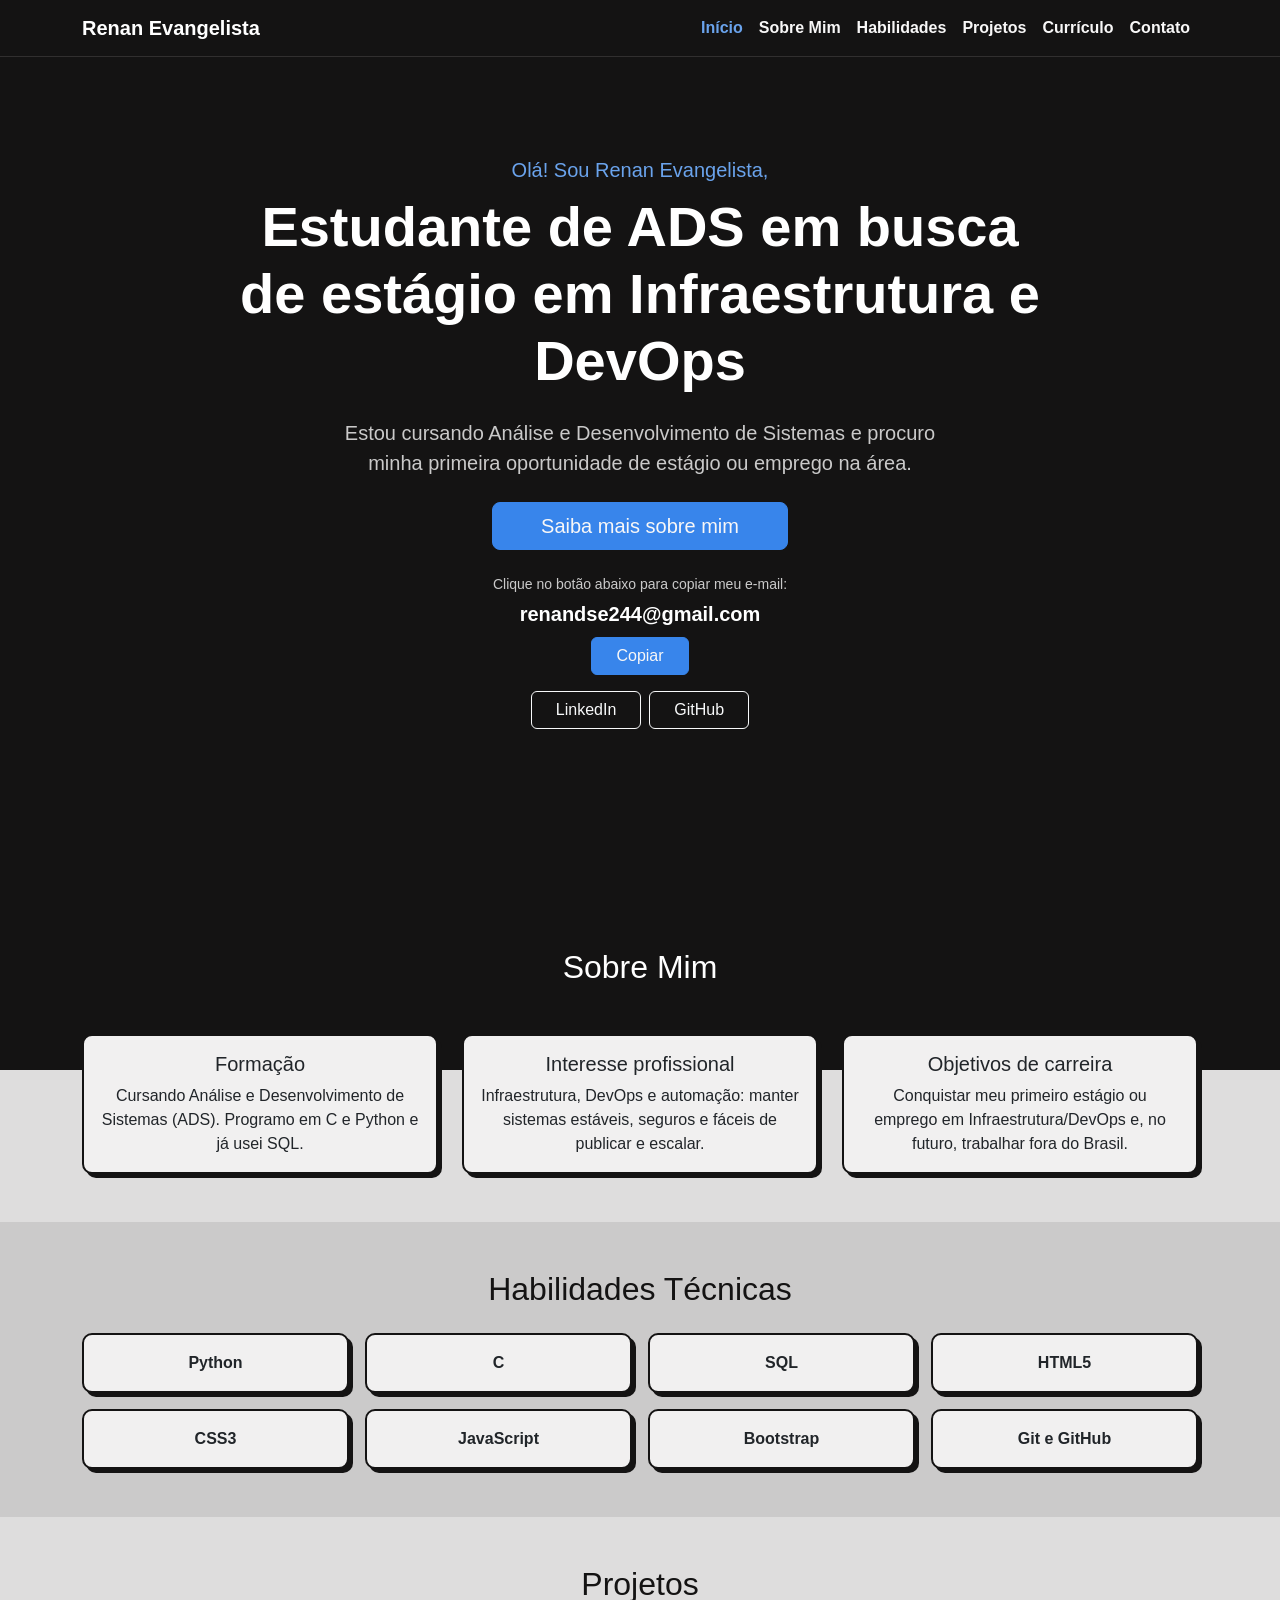
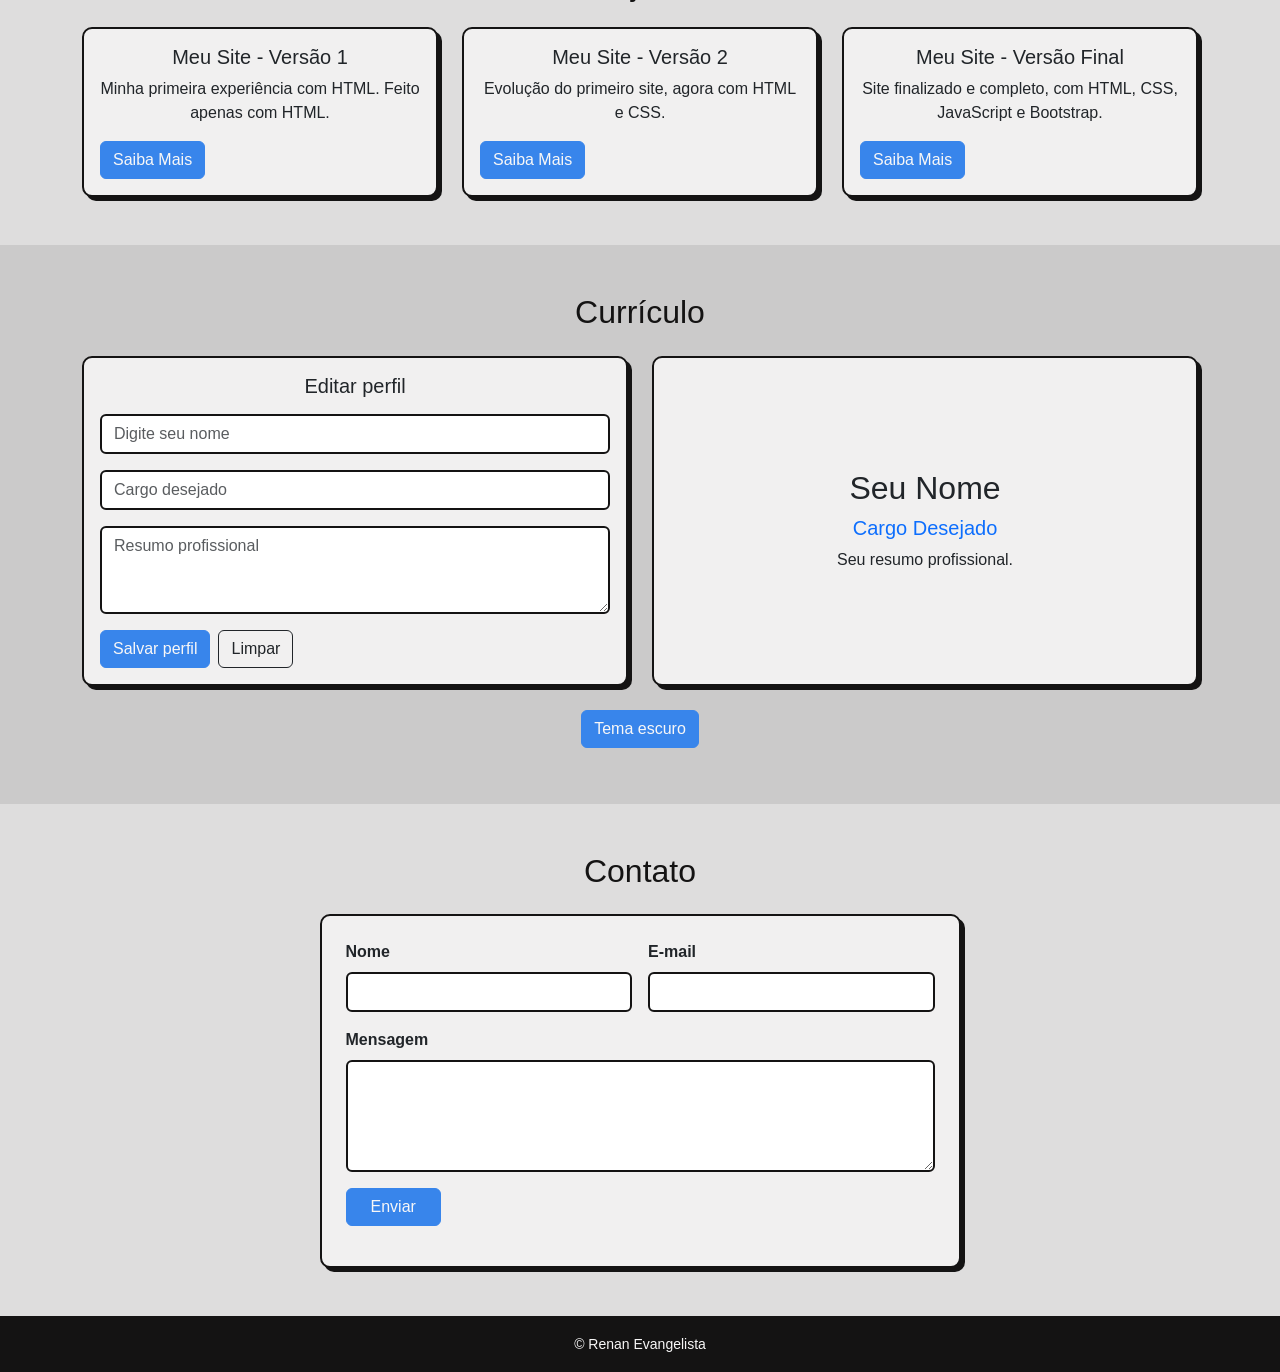
==== index.html @ eb9f4925 "trabalho concluido" ====
<!DOCTYPE html>
<html lang="pt-BR">
<head>
  <meta charset="UTF-8">
  <meta name="viewport" content="width=device-width, initial-scale=1">
  <meta name="description" content="Portfólio de Renan Evangelista, estudante de ADS em busca de estágio em Infraestrutura e DevOps.">
  <title>Renan Evangelista | Infraestrutura e DevOps</title>
  <link href="https://cdn.jsdelivr.net/npm/bootstrap@5.3.8/dist/css/bootstrap.min.css" rel="stylesheet">
  <link rel="stylesheet" href="style.css">
</head>
<body data-bs-spy="scroll" data-bs-target="#navbar-principal" data-bs-root-margin="0px 0px -50%" tabindex="0">

  <nav id="navbar-principal" class="navbar navbar-expand-lg navbar-dark fixed-top">
    <div class="container">
      <a class="navbar-brand fw-bold" href="#inicio">Renan Evangelista</a>
      <button class="navbar-toggler" type="button" data-bs-toggle="collapse" data-bs-target="#menu"
              aria-controls="menu" aria-expanded="false" aria-label="Abrir menu">
        <span class="navbar-toggler-icon"></span>
      </button>
      <div class="collapse navbar-collapse" id="menu">
        <ul class="navbar-nav ms-auto">
          <li class="nav-item"><a class="nav-link" href="#inicio">Início</a></li>
          <li class="nav-item"><a class="nav-link" href="#sobre">Sobre Mim</a></li>
          <li class="nav-item"><a class="nav-link" href="#habilidades">Habilidades</a></li>
          <li class="nav-item"><a class="nav-link" href="#projetos">Projetos</a></li>
          <li class="nav-item"><a class="nav-link" href="#curriculo">Currículo</a></li>
          <li class="nav-item"><a class="nav-link" href="#contato">Contato</a></li>
        </ul>
      </div>
    </div>
  </nav>

  <header id="inicio" class="hero min-vh-100 d-flex align-items-center text-center text-white">
    <div class="container pt-5">
      <div class="row justify-content-center">
        <div class="col-12 col-lg-9">
          <p class="fs-5 mb-2 text-primary-emphasis-custom">Olá! Sou Renan Evangelista,</p>
          <h1 class="display-4 fw-bold">Estudante de ADS em busca de estágio em Infraestrutura e DevOps</h1>
          <p class="lead my-4 mx-auto hero-texto">
            Estou cursando Análise e Desenvolvimento de Sistemas e procuro minha primeira
            oportunidade de estágio ou emprego na área.
          </p>

          <a href="#sobre" class="btn btn-primary btn-lg px-5">Saiba mais sobre mim</a>

          <div class="mt-4">
            <p class="small mb-1 hero-texto mx-auto">Clique no botão abaixo para copiar meu e-mail:</p>
            <p id="email-texto" class="fw-bold fs-5 mb-2 sem-selecao">renandse244@gmail.com</p>
            <button type="button" id="copiar-email" class="btn btn-primary px-4">Copiar</button>
          </div>

          <div class="d-flex justify-content-center gap-2 mt-3">
            <a href="https://www.linkedin.com/in/renan-evangelista-289ba5418/" target="_blank" rel="noopener" class="btn btn-outline-light px-4">LinkedIn</a>
            <a href="https://github.com/rnn244" target="_blank" rel="noopener" class="btn btn-outline-light px-4">GitHub</a>
          </div>
        </div>
      </div>
    </div>
  </header>

  <section id="sobre" class="py-5">
    <div class="container">
      <h2 class="mb-5 text-white">Sobre Mim</h2>
      <div class="row g-4">
        <div class="col-12 col-md-4">
          <div class="card h-100">
            <div class="card-body">
              <h3 class="h5 card-title">Formação</h3>
              <p class="card-text">Cursando Análise e Desenvolvimento de Sistemas (ADS). Programo em C e Python e já usei SQL.</p>
            </div>
          </div>
        </div>
        <div class="col-12 col-md-4">
          <div class="card h-100">
            <div class="card-body">
              <h3 class="h5 card-title">Interesse profissional</h3>
              <p class="card-text">Infraestrutura, DevOps e automação: manter sistemas estáveis, seguros e fáceis de publicar e escalar.</p>
            </div>
          </div>
        </div>
        <div class="col-12 col-md-4">
          <div class="card h-100">
            <div class="card-body">
              <h3 class="h5 card-title">Objetivos de carreira</h3>
              <p class="card-text">Conquistar meu primeiro estágio ou emprego em Infraestrutura/DevOps e, no futuro, trabalhar fora do Brasil.</p>
            </div>
          </div>
        </div>
      </div>
    </div>
  </section>

  <section id="habilidades" class="py-5 section-alt">
    <div class="container">
      <h2 class="mb-4">Habilidades Técnicas</h2>
      <div class="row row-cols-2 row-cols-md-4 g-3">
        <div class="col"><div class="card skill h-100"><div class="card-body">Python</div></div></div>
        <div class="col"><div class="card skill h-100"><div class="card-body">C</div></div></div>
        <div class="col"><div class="card skill h-100"><div class="card-body">SQL</div></div></div>
        <div class="col"><div class="card skill h-100"><div class="card-body">HTML5</div></div></div>
        <div class="col"><div class="card skill h-100"><div class="card-body">CSS3</div></div></div>
        <div class="col"><div class="card skill h-100"><div class="card-body">JavaScript</div></div></div>
        <div class="col"><div class="card skill h-100"><div class="card-body">Bootstrap</div></div></div>
        <div class="col"><div class="card skill h-100"><div class="card-body">Git e GitHub</div></div></div>
      </div>
    </div>
  </section>

  <section id="projetos" class="py-5">
    <div class="container">
      <h2 class="mb-4">Projetos</h2>
      <div class="row row-cols-1 row-cols-md-2 row-cols-lg-3 g-4">
        <div class="col">
          <div class="card h-100">
            <div class="card-body d-flex flex-column">
              <h3 class="h5 card-title">Meu Site - Versão 1</h3>
              <p class="card-text">Minha primeira experiência com HTML. Feito apenas com HTML.</p>
              <a href="versao1/index.html" class="btn btn-primary mt-auto align-self-start">Saiba Mais</a>
            </div>
          </div>
        </div>
        <div class="col">
          <div class="card h-100">
            <div class="card-body d-flex flex-column">
              <h3 class="h5 card-title">Meu Site - Versão 2</h3>
              <p class="card-text">Evolução do primeiro site, agora com HTML e CSS.</p>
              <a href="versao2/index.html" class="btn btn-primary mt-auto align-self-start">Saiba Mais</a>
            </div>
          </div>
        </div>
        <div class="col">
          <div class="card h-100">
            <div class="card-body d-flex flex-column">
              <h3 class="h5 card-title">Meu Site - Versão Final</h3>
              <p class="card-text">Site finalizado e completo, com HTML, CSS, JavaScript e Bootstrap.</p>
              <a href="https://github.com/rnn244" target="_blank" rel="noopener" class="btn btn-primary mt-auto align-self-start">Saiba Mais</a>
            </div>
          </div>
        </div>
      </div>
    </div>
  </section>

  <section id="curriculo" class="py-5 section-alt">
    <div class="container">
      <h2 class="mb-4">Currículo</h2>
      <div class="row g-4 justify-content-center">

        <div class="col-12 col-lg-6">
          <div id="editor" class="card h-100">
            <div class="card-body">
              <h3 class="h5 card-title mb-3">Editar perfil</h3>
              <form id="form-perfil" class="d-flex flex-column gap-3 text-start">
                <input id="editNome" class="form-control" placeholder="Digite seu nome" aria-label="Nome">
                <input id="editCargo" class="form-control" placeholder="Cargo desejado" aria-label="Cargo desejado">
                <textarea id="editResumo" class="form-control" rows="3" placeholder="Resumo profissional" aria-label="Resumo profissional"></textarea>
                <div class="d-flex flex-wrap gap-2">
                  <button type="submit" id="salvar" class="btn btn-primary">Salvar perfil</button>
                  <button type="button" id="limpar" class="btn btn-outline-dark">Limpar</button>
                </div>
              </form>
            </div>
          </div>
        </div>

        <div class="col-12 col-lg-6">
          <div id="perfil" class="card h-100 text-center">
            <div class="card-body d-flex flex-column justify-content-center">
              <h3 id="nomePerfil" class="h2">Seu Nome</h3>
              <h4 id="cargoPerfil" class="h5 text-primary">Cargo Desejado</h4>
              <p id="resumoPerfil" class="mb-0">Seu resumo profissional.</p>
            </div>
          </div>
        </div>

      </div>

      <div class="d-flex flex-column align-items-center gap-2 mt-4">
        <button type="button" id="tema" class="btn btn-primary">Tema escuro</button>
        <p id="visita" class="small mb-0"></p>
      </div>
    </div>
  </section>

  <section id="contato" class="py-5">
    <div class="container">
      <h2 class="mb-4">Contato</h2>
      <div class="row justify-content-center">
        <div class="col-12 col-md-10 col-lg-7">
          <div class="card">
            <div class="card-body p-4">
              <form id="form-contato" class="row g-3 text-start needs-validation" novalidate>
                <div class="col-12 col-md-6">
                  <label for="nome" class="form-label">Nome</label>
                  <input type="text" id="nome" class="form-control" required>
                  <div class="invalid-feedback">Informe seu nome.</div>
                </div>
                <div class="col-12 col-md-6">
                  <label for="email" class="form-label">E-mail</label>
                  <input type="email" id="email" class="form-control" required>
                  <div class="invalid-feedback">Informe um e-mail válido.</div>
                </div>
                <div class="col-12">
                  <label for="mensagem" class="form-label">Mensagem</label>
                  <textarea id="mensagem" class="form-control" rows="4" required></textarea>
                  <div class="invalid-feedback">Escreva sua mensagem.</div>
                </div>
                <div class="col-12">
                  <button type="submit" class="btn btn-primary px-4">Enviar</button>
                </div>
                <div class="col-12">
                  <div id="sucesso" class="alert alert-success d-none mb-0" role="status">Mensagem enviada! Obrigado pelo contato.</div>
                </div>
              </form>
            </div>
          </div>
        </div>
      </div>
    </div>
  </section>

  <footer class="text-center py-3">
    <small>&copy; <span id="ano"></span> Renan Evangelista</small>
  </footer>

  <div class="toast-container position-fixed bottom-0 end-0 p-3">
    <div id="toast-email" class="toast text-bg-success" role="status" aria-live="polite" aria-atomic="true" data-bs-delay="3000">
      <div class="d-flex">
        <div class="toast-body">E-mail copiado para a área de transferência!</div>
        <button type="button" class="btn-close btn-close-white me-2 m-auto" data-bs-dismiss="toast" aria-label="Fechar"></button>
      </div>
    </div>
  </div>

  <script src="https://cdn.jsdelivr.net/npm/bootstrap@5.3.8/dist/js/bootstrap.bundle.min.js"></script>
  <script src="script.js"></script>
</body>
</html>
---- style.css ----
:root {
  --preto: #141313;
  --branco: #f8f7f7;
  --azul: #3885eb;
  --azul-escuro: #2a6fd0;
  --azul-claro: #6aa3ec;
  --fundo: #dedddd;
  --fundo-alt: #cbcaca;
  --card: #f1f0f0;
}

html { scroll-behavior: smooth; }

section { scroll-margin-top: 56px; }

body {
  font-family: 'Arial', sans-serif;
  background-color: var(--fundo);
  color: var(--preto);
}
section { text-align: center; }

.navbar {
  background-color: var(--preto);
  border-bottom: 1px solid rgba(248, 247, 247, 0.12);
}
.navbar .nav-link { color: var(--branco); font-weight: bold; }
.navbar .nav-link:hover,
.navbar .nav-link.active { color: var(--azul-claro); }

.hero {
  background-color: var(--preto);
  padding-bottom: 4rem;
}
.hero .text-primary-emphasis-custom { color: var(--azul-claro); }
.hero-texto { max-width: 640px; color: rgba(248, 247, 247, 0.8); }

.sem-selecao {
  -webkit-user-select: none;
  user-select: none;
  cursor: default;
}

.btn-primary {
  --bs-btn-bg: var(--azul);
  --bs-btn-border-color: var(--azul);
  --bs-btn-hover-bg: var(--azul-escuro);
  --bs-btn-hover-border-color: var(--azul-escuro);
  --bs-btn-active-bg: var(--azul-escuro);
  --bs-btn-active-border-color: var(--azul-escuro);
  --bs-btn-color: var(--branco);
  --bs-btn-hover-color: var(--branco);
  --bs-btn-active-color: var(--branco);
}

#sobre {
  background: linear-gradient(to bottom, var(--preto) 0, var(--preto) 170px, var(--fundo) 170px);
}

.section-alt { background-color: var(--fundo-alt); }

.card {
  background-color: var(--card);
  border: 2px solid var(--preto);
  border-radius: 10px;
  box-shadow: 4px 4px 0 var(--preto);
}
.skill { font-weight: 600; }

.form-control {
  background-color: #fff;
  border: 2px solid var(--preto);
  border-radius: 6px;
  color: var(--preto);
}
.form-control:focus {
  border-color: var(--azul);
  box-shadow: 0 0 0 0.2rem rgba(56, 133, 235, 0.35);
}
.form-label { font-weight: bold; }

footer { background-color: var(--preto); color: var(--branco); }

body.dark { background-color: var(--preto); color: var(--branco); }
body.dark #sobre { background: linear-gradient(to bottom, var(--preto) 0, var(--preto) 170px, #1b1a1a 170px); }
body.dark .section-alt { background-color: #1e1d1d; }
body.dark .card {
  --bs-card-color: var(--branco);
  color: var(--branco);
  background-color: #262525;
  border-color: var(--azul-claro);
  box-shadow: 4px 4px 0 var(--azul-claro);
}
body.dark h1, body.dark h2, body.dark h3, body.dark h4, body.dark h5, body.dark h6 { color: var(--branco); }
body.dark #cargoPerfil { color: var(--azul-claro) !important; }
body.dark .form-control::placeholder { color: #a8a7a7; }
body.dark .form-control:focus { background-color: #1e1d1d; color: var(--branco); }
body.dark .form-control { background-color: #1e1d1d; color: var(--branco); border-color: var(--azul-claro); }
body.dark .btn-outline-dark {
  --bs-btn-color: var(--branco);
  --bs-btn-border-color: var(--azul-claro);
  --bs-btn-hover-bg: var(--azul-claro);
  --bs-btn-hover-border-color: var(--azul-claro);
  --bs-btn-hover-color: var(--preto);
}
body.dark footer { background-color: #000; }
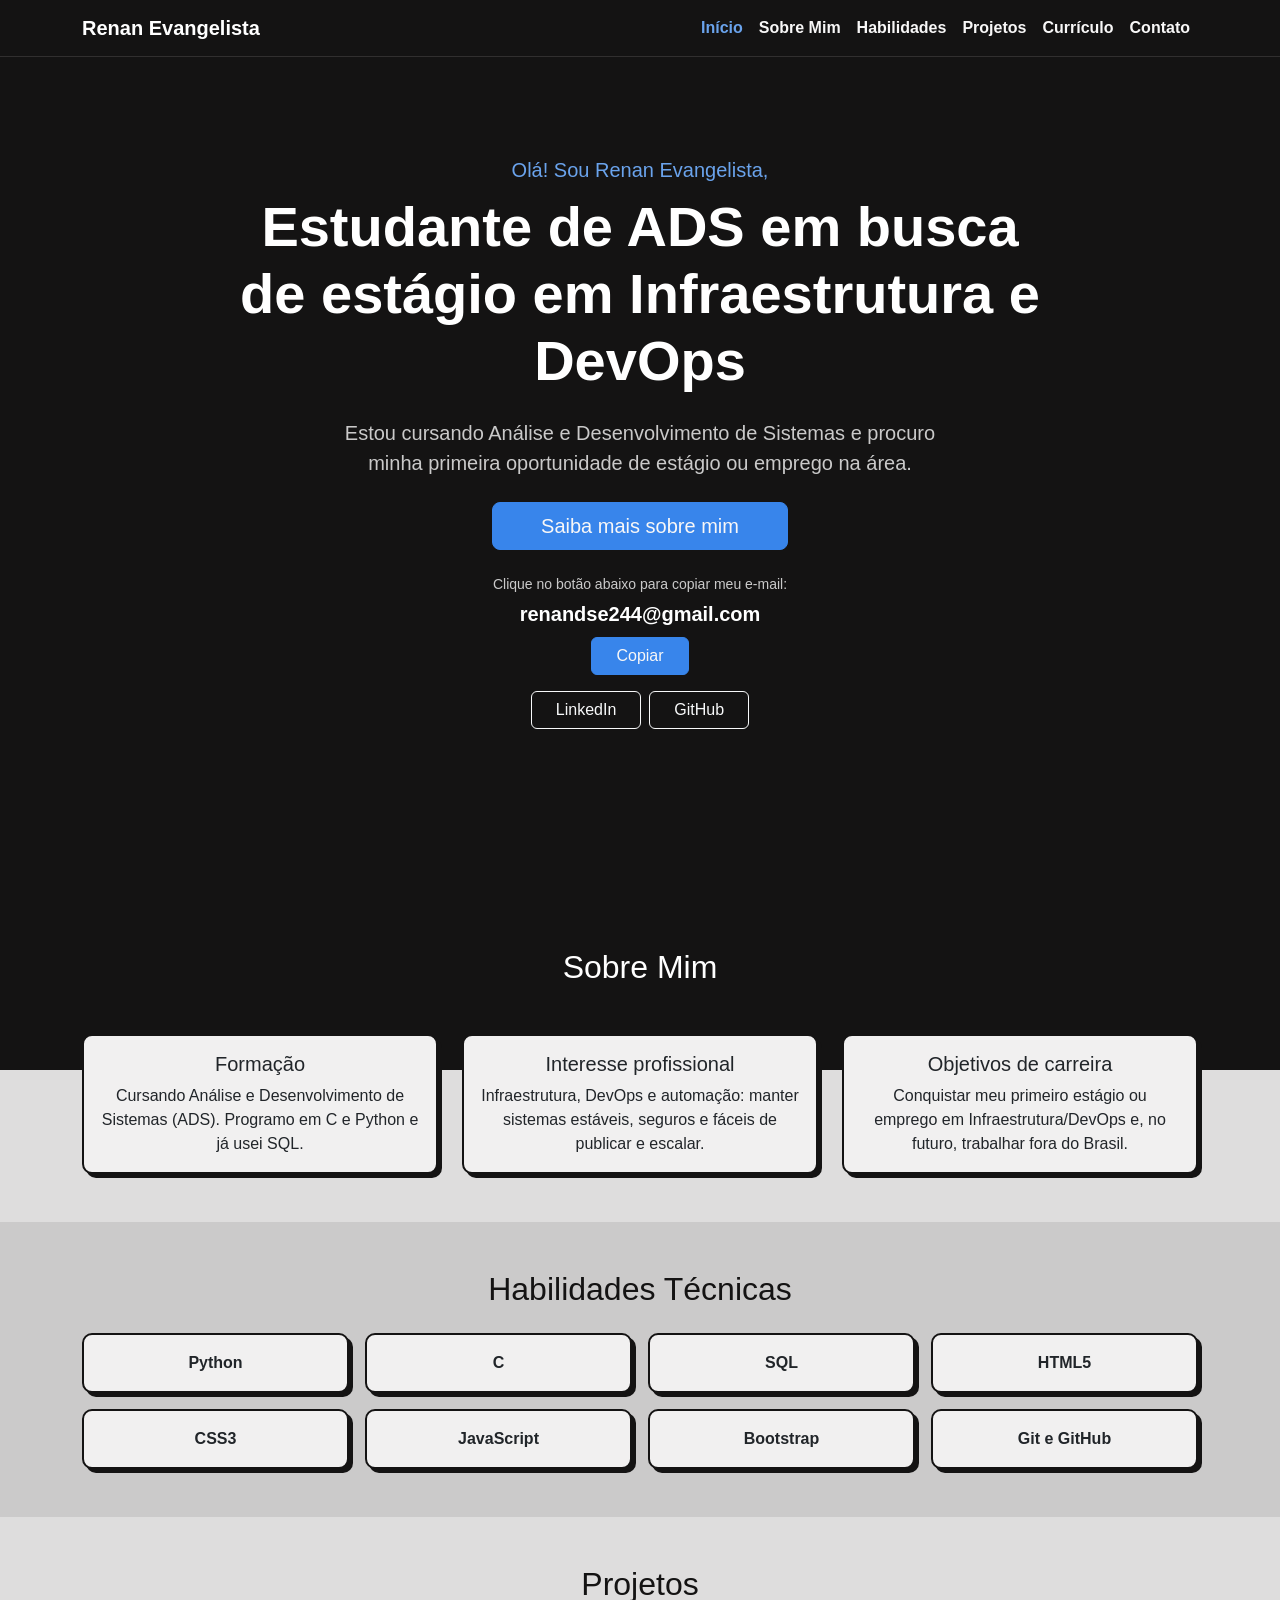
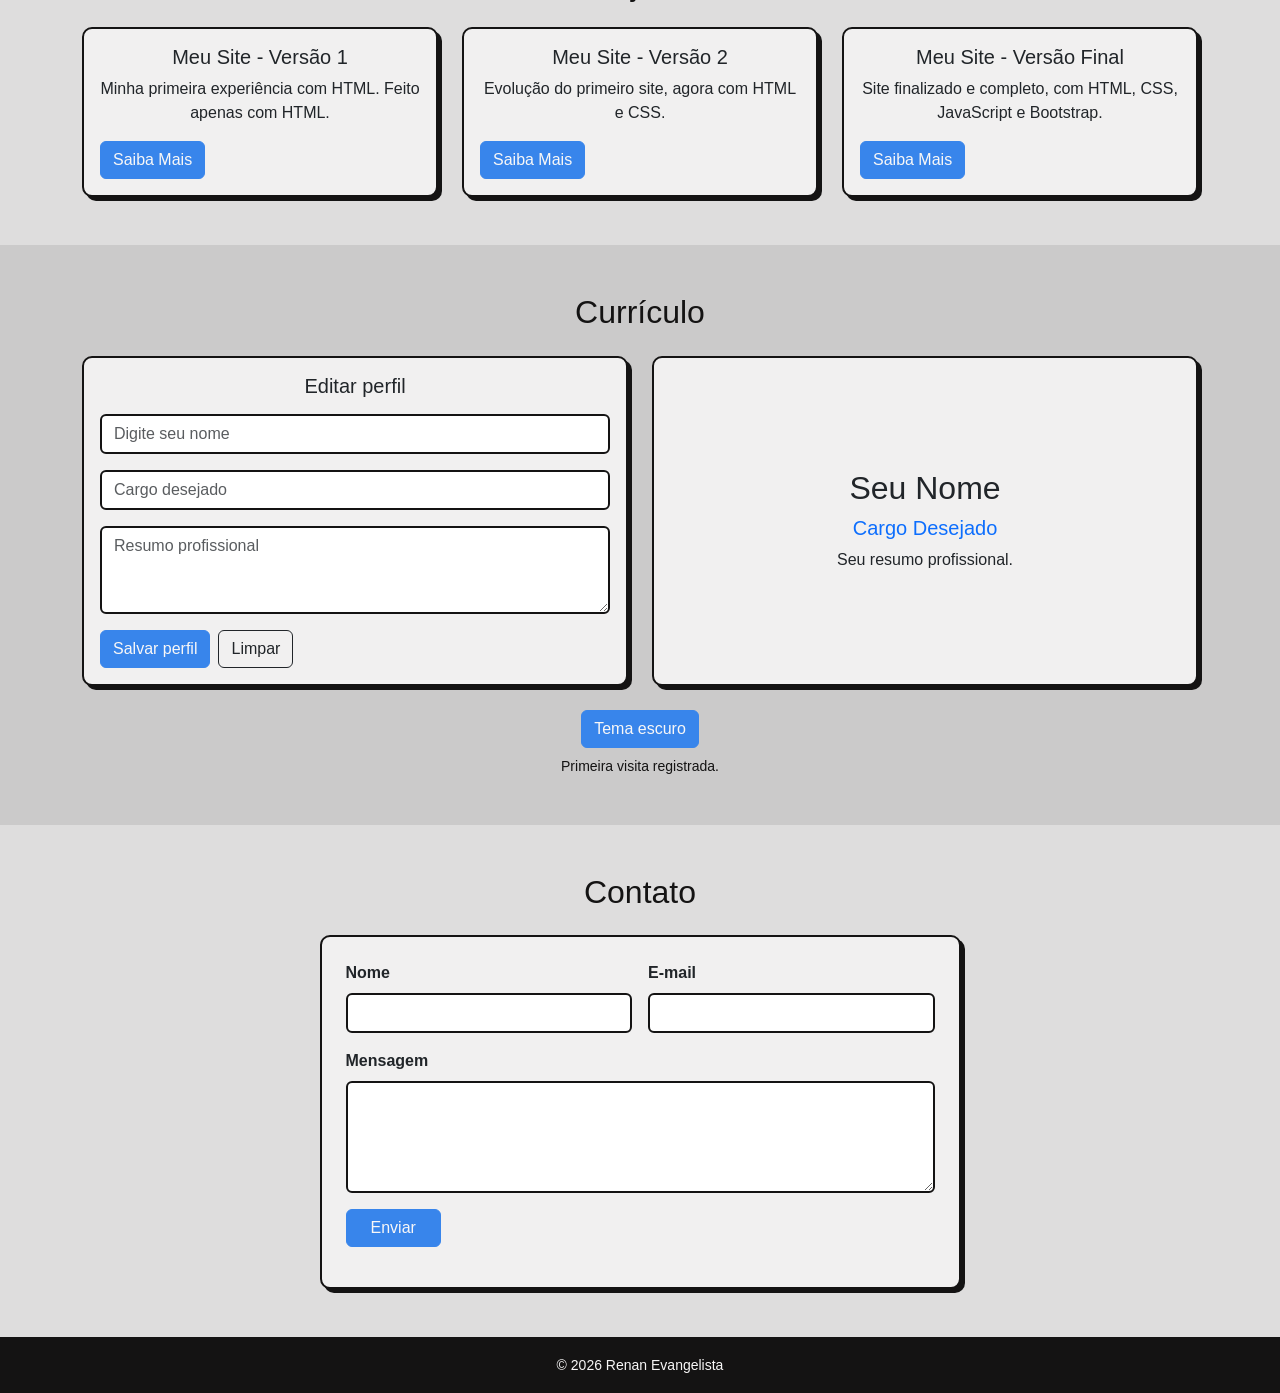
==== commit 0f6599dd: "espero que eu tenha conseguido" ====
--- a/index.html
+++ b/index.html
@@ -133,7 +133,7 @@
             <div class="card-body d-flex flex-column">
               <h3 class="h5 card-title">Meu Site - Versão Final</h3>
               <p class="card-text">Site finalizado e completo, com HTML, CSS, JavaScript e Bootstrap.</p>
-              <a href="https://github.com/rnn244" target="_blank" rel="noopener" class="btn btn-primary mt-auto align-self-start">Saiba Mais</a>
+              <a href="https://github.com/rnn244/Meu-Portf-lio.git" target="_blank" rel="noopener" class="btn btn-primary mt-auto align-self-start">Saiba Mais</a>
             </div>
           </div>
         </div>
